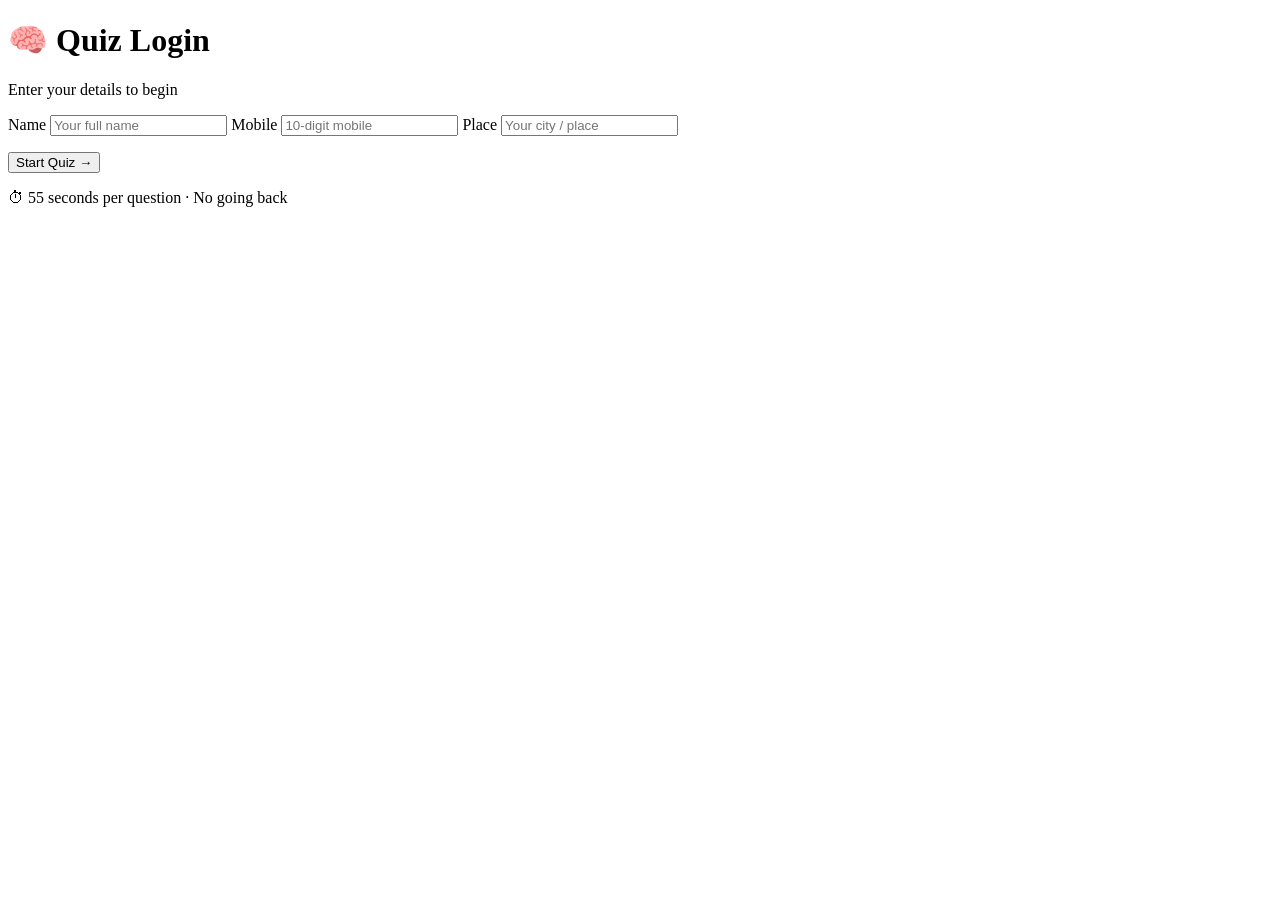
==== quiz.html @ ef7780f2 "Create quiz.html" ====
<!DOCTYPE html>
<html lang="en">
<head>
<meta charset="UTF-8" />
<meta name="viewport" content="width=device-width, initial-scale=1.0"/>
<title>Quiz</title>
<link rel="stylesheet" href="style.css"/>
</head>
<body>

<!-- ===== QUIZ CARD ===== -->
<div class="card" id="quizCard">
  <div class="topbar">
    <span id="progress">Q 1/1</span>
    <span class="timer" id="timer">55s</span>
  </div>
  <h2 id="questionText">Loading…</h2>
  <div id="options" class="options"></div>
</div>

<!-- ===== RESULT CARD ===== -->
<div class="card hidden" id="resultCard">
  <h1>✅ Quiz Complete</h1>
  <p class="big" id="scoreLine"></p>
  <div id="review"></div>
  <p class="note">Thank you, <span id="who"></span>!</p>
</div>

<script>
/* ============================================================
   CONFIG
   ============================================================ */
const API_URL    = 'https://script.google.com/macros/s/AKfycbw-MBciD5Q4O69dJ_Od21RfRP19FK9wRxrxfvzkBCLIOrPdxz7-ks56wdja8e0w-tc9/exec';
const TIME_PER_Q = 55; // seconds per question

/* ============================================================
   STATE
   ============================================================ */
let questions   = [];
let current     = 0;
let answers     = [];
let timerId     = null;
let timeLeft    = TIME_PER_Q;
let locked      = false; // prevents double-clicks / double-advance

const participant = JSON.parse(sessionStorage.getItem('participant') || '{}');
if (!participant.name) {
  window.location.href = 'index.html';
}

/* ============================================================
   LOAD QUESTIONS FROM BACKEND
   ============================================================ */
async function loadQuestions() {
  try {
    const res  = await fetch(API_URL, {
      method: 'POST',
      body: JSON.stringify({ action: 'getQuestions' })
    });
    const data = await res.json();

    if (data.error) throw new Error(data.error);
    if (!data.questions || data.questions.length === 0) {
      document.getElementById('questionText').textContent =
        'No questions configured. Please contact the quiz master.';
      return;
    }

    questions = data.questions;
    answers   = new Array(questions.length).fill(null);
    renderQuestion();
    startTimer();
  } catch (err) {
    document.getElementById('questionText').textContent =
      'Failed to load quiz: ' + err.message;
  }
}

/* ============================================================
   RENDER CURRENT QUESTION
   ============================================================ */
function renderQuestion() {
  locked = false;
  const q = questions[current];

  document.getElementById('progress').textContent =
    `Q ${current + 1}/${questions.length}`;
  document.getElementById('questionText').textContent = q.question;

  const box = document.getElementById('options');
  box.innerHTML = '';
  q.options.forEach((opt, i) => {
    const btn = document.createElement('button');
    btn.className   = 'option';
    btn.textContent = opt;
    btn.onclick     = () => pickAnswer(i);
    box.appendChild(btn);
  });
}

/* ============================================================
   ANSWER PICK
   ============================================================ */
function pickAnswer(i) {
  if (locked) return;
  locked = true;

  answers[current] = i;
  stopTimer();

  document.querySelectorAll('.option').forEach((b, idx) => {
    b.disabled = true;
    if (idx === i) b.classList.add('selected');
  });

  setTimeout(nextQuestion, 350);
}

/* ============================================================
   TIMER
   ============================================================ */
function startTimer() {
  timeLeft = TIME_PER_Q;
  updateTimer();

  timerId = setInterval(() => {
    timeLeft--;
    updateTimer();
    if (timeLeft <= 0) {
      stopTimer();
      if (!locked) {
        locked = true;
        answers[current] = null; // unanswered = wrong
        // visually mark correct option briefly, then move on
        setTimeout(nextQuestion, 400);
      }
    }
  }, 1000);
}

function stopTimer() {
  if (timerId !== null) {
    clearInterval(timerId);
    timerId = null;
  }
}

function updateTimer() {
  const el = document.getElementById('timer');
  el.textContent = Math.max(timeLeft, 0) + 's';
  el.classList.toggle('danger', timeLeft <= 10);
}

/* ============================================================
   NEXT QUESTION OR SUBMIT
   ============================================================ */
function nextQuestion() {
  current++;
  if (current < questions.length) {
    renderQuestion();
    startTimer();
  } else {
    submitQuiz();
  }
}

/* ============================================================
   SUBMIT TO BACKEND
   ============================================================ */
async function submitQuiz() {
  document.getElementById('quizCard').classList.add('hidden');

  try {
    const res = await fetch(API_URL, {
      method: 'POST',
      body: JSON.stringify({
        action: 'submit',
        name:   participant.name,
        mobile: participant.mobile,
        place:  participant.place,
        answers: answers
      })
    });
    const result = await res.json();
    if (result.error) throw new Error(result.error);
    showResult(result);
  } catch (err) {
    document.getElementById('resultCard').classList.remove('hidden');
    document.getElementById('scoreLine').textContent = 'Submission failed';
    document.getElementById('review').innerHTML =
      `<p style="color:#e53935">${err.message}</p>`;
  }
}

/* ============================================================
   SHOW RESULT + HIGHLIGHT CORRECT ANSWERS
   ============================================================ */
function showResult(result) {
  document.getElementById('resultCard').classList.remove('hidden');
  document.getElementById('scoreLine').textContent =
    `${result.score} / ${result.total}`;
  document.getElementById('who').textContent = participant.name;

  const review = document.getElementById('review');
  review.innerHTML = '<h3>Answer Review</h3>';

  questions.forEach((q, i) => {
    const correctIdx  = result.correctAnswers[i];
    const selectedIdx = answers[i];

    const block = document.createElement('div');
    block.className = 'review-block';
    block.innerHTML = `<p class="rq">${i + 1}. ${escapeHTML(q.question)}</p>`;

    q.options.forEach((opt, j) => {
      const line = document.createElement('div');
      line.className = 'ropt';
      if (j === correctIdx) line.classList.add('correct');
      if (j === selectedIdx && selectedIdx !== correctIdx) line.classList.add('wrong');

      let suffix = '';
      if (j === correctIdx) suffix = '  ✔';
      else if (j === selectedIdx) suffix = '  ✘';

      line.textContent = opt + suffix;
      block.appendChild(line);
    });

    // Show "not answered" note
    if (selectedIdx === null || selectedIdx === undefined) {
      const note = document.createElement('p');
      note.className = 'small';
      note.style.color = '#e53935';
      note.textContent = '⚠ Not answered (time expired)';
      block.appendChild(note);
    }

    review.appendChild(block);
  });

  // Scroll to top so user sees score
  window.scrollTo({ top: 0, behavior: 'smooth' });
}

/* ============================================================
   HELPERS
   ============================================================ */
function escapeHTML(s) {
  return String(s).replace(/[&<>"']/g, c => ({
    '&':'&amp;','<':'&lt;','>':'&gt;','"':'&quot;',"'":'&#39;'
  }[c]));
}

/* ============================================================
   KICK OFF
   ============================================================ */
loadQuestions();
</script>
</body>
</html>
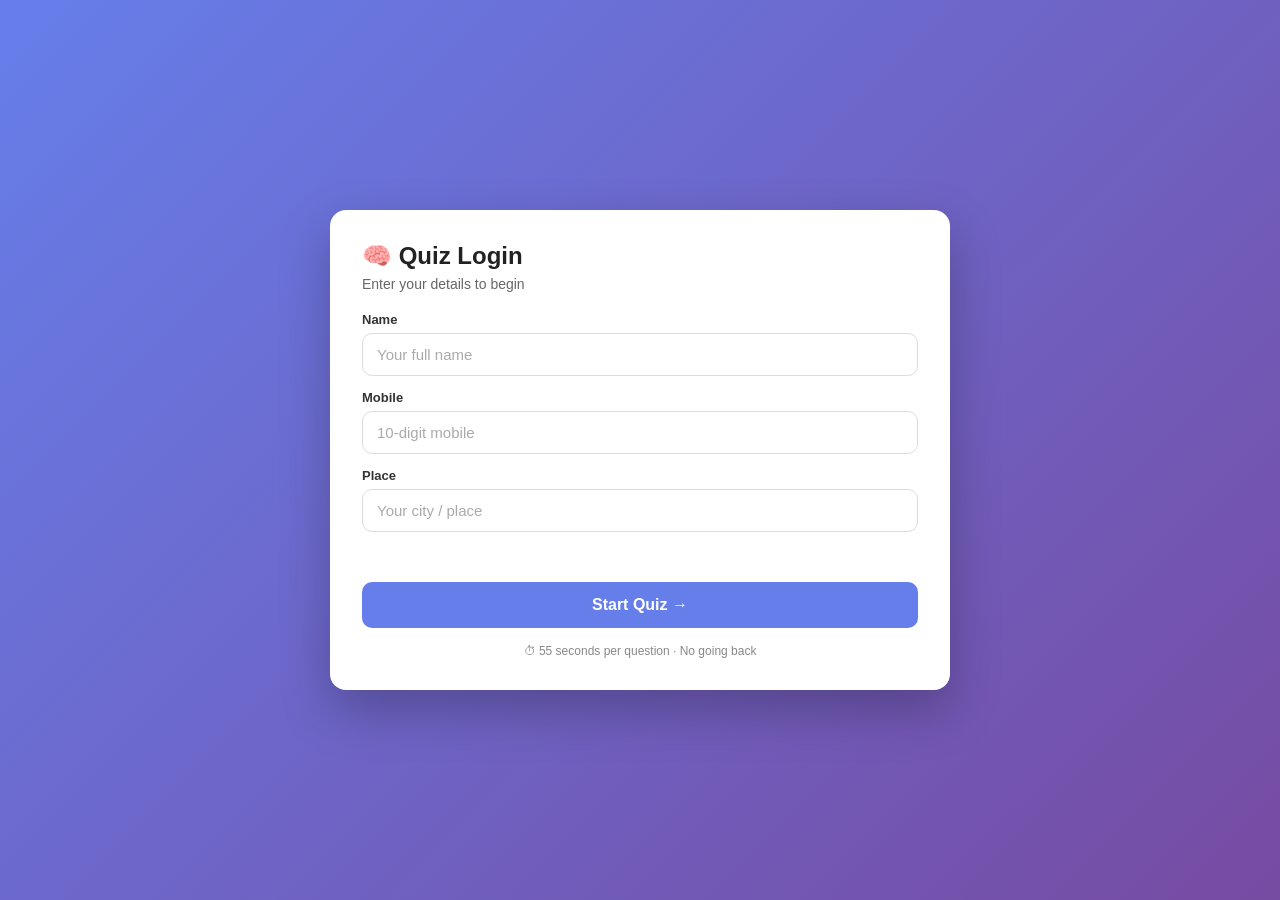
==== commit 528fe165: "Update quiz.html" ====
--- a/quiz.html
+++ b/quiz.html
@@ -8,17 +8,24 @@
 </head>
 <body>
 
-<!-- ===== QUIZ CARD ===== -->
 <div class="card" id="quizCard">
+  <!-- PROGRESS BAR -->
+  <div class="progress-container">
+    <div class="progress-bar" id="progressBar"></div>
+  </div>
+
   <div class="topbar">
-    <span id="progress">Q 1/1</span>
+    <span id="progressText">Q 1/1</span>
     <span class="timer" id="timer">55s</span>
   </div>
+  
   <h2 id="questionText">Loading…</h2>
   <div id="options" class="options"></div>
+  
+  <!-- NEXT BUTTON (Hidden by default) -->
+  <button id="nextBtn" class="btn-primary" style="display:none; width:100%; margin-top:20px; padding:14px;" onclick="nextQuestion()">Next Question →</button>
 </div>
 
-<!-- ===== RESULT CARD ===== -->
 <div class="card hidden" id="resultCard">
   <h1>✅ Quiz Complete</h1>
   <p class="big" id="scoreLine"></p>
@@ -27,133 +34,106 @@
 </div>
 
 <script>
-/* ============================================================
-   CONFIG
-   ============================================================ */
-const API_URL    = 'https://script.google.com/macros/s/AKfycbw-MBciD5Q4O69dJ_Od21RfRP19FK9wRxrxfvzkBCLIOrPdxz7-ks56wdja8e0w-tc9/exec';
-const TIME_PER_Q = 55; // seconds per question
-
-/* ============================================================
-   STATE
-   ============================================================ */
-let questions   = [];
-let current     = 0;
-let answers     = [];
-let timerId     = null;
-let timeLeft    = TIME_PER_Q;
-let locked      = false; // prevents double-clicks / double-advance
+const API_URL = 'PASTE_YOUR_APPS_SCRIPT_URL_HERE';
+const TIME_PER_Q = 55;
+
+let questions = [];
+let current = 0;
+let answers = [];
+let timerId = null;
+let timeLeft = TIME_PER_Q;
+let answered = false;
 
 const participant = JSON.parse(sessionStorage.getItem('participant') || '{}');
-if (!participant.name) {
-  window.location.href = 'index.html';
-}
-
-/* ============================================================
-   LOAD QUESTIONS FROM BACKEND
-   ============================================================ */
+if (!participant.name) window.location.href = 'index.html';
+
 async function loadQuestions() {
   try {
-    const res  = await fetch(API_URL, {
-      method: 'POST',
-      body: JSON.stringify({ action: 'getQuestions' })
-    });
+    const res = await fetch(API_URL, { method: 'POST', body: JSON.stringify({ action: 'getQuestions' }) });
     const data = await res.json();
-
     if (data.error) throw new Error(data.error);
     if (!data.questions || data.questions.length === 0) {
-      document.getElementById('questionText').textContent =
-        'No questions configured. Please contact the quiz master.';
+      document.getElementById('questionText').textContent = 'No questions configured.';
       return;
     }
-
     questions = data.questions;
-    answers   = new Array(questions.length).fill(null);
+    answers = new Array(questions.length).fill(null);
     renderQuestion();
     startTimer();
   } catch (err) {
-    document.getElementById('questionText').textContent =
-      'Failed to load quiz: ' + err.message;
-  }
-}
-
-/* ============================================================
-   RENDER CURRENT QUESTION
-   ============================================================ */
+    document.getElementById('questionText').textContent = 'Failed to load: ' + err.message;
+  }
+}
+
 function renderQuestion() {
-  locked = false;
+  answered = false;
   const q = questions[current];
-
-  document.getElementById('progress').textContent =
-    `Q ${current + 1}/${questions.length}`;
+  
+  // Update Progress Bar & Text
+  document.getElementById('progressText').textContent = `Q ${current + 1}/${questions.length}`;
+  document.getElementById('progressBar').style.width = `${((current + 1) / questions.length) * 100}%`;
+  
   document.getElementById('questionText').textContent = q.question;
-
+  document.getElementById('nextBtn').style.display = 'none'; // Hide button
+  
   const box = document.getElementById('options');
   box.innerHTML = '';
   q.options.forEach((opt, i) => {
     const btn = document.createElement('button');
-    btn.className   = 'option';
+    btn.className = 'option';
     btn.textContent = opt;
-    btn.onclick     = () => pickAnswer(i);
+    btn.onclick = () => pickAnswer(i);
     box.appendChild(btn);
   });
 }
 
-/* ============================================================
-   ANSWER PICK
-   ============================================================ */
 function pickAnswer(i) {
-  if (locked) return;
-  locked = true;
-
+  if (answered) return;
+  answered = true;
+  
   answers[current] = i;
-  stopTimer();
-
+  clearInterval(timerId); // Stop timer
+  
   document.querySelectorAll('.option').forEach((b, idx) => {
     b.disabled = true;
     if (idx === i) b.classList.add('selected');
   });
-
-  setTimeout(nextQuestion, 350);
-}
-
-/* ============================================================
-   TIMER
-   ============================================================ */
+  
+  // Show Next button
+  const nextBtn = document.getElementById('nextBtn');
+  nextBtn.style.display = 'block';
+  if (current === questions.length - 1) {
+    nextBtn.textContent = 'Submit Quiz ✅';
+  } else {
+    nextBtn.textContent = 'Next Question →';
+  }
+}
+
 function startTimer() {
   timeLeft = TIME_PER_Q;
-  updateTimer();
-
+  document.getElementById('timer').textContent = timeLeft + 's';
+  document.getElementById('timer').classList.remove('danger');
+  
   timerId = setInterval(() => {
     timeLeft--;
-    updateTimer();
+    document.getElementById('timer').textContent = timeLeft + 's';
+    if (timeLeft <= 10) document.getElementById('timer').classList.add('danger');
+    
     if (timeLeft <= 0) {
-      stopTimer();
-      if (!locked) {
-        locked = true;
-        answers[current] = null; // unanswered = wrong
-        // visually mark correct option briefly, then move on
-        setTimeout(nextQuestion, 400);
+      clearInterval(timerId);
+      if (!answered) {
+        answered = true;
+        answers[current] = null; 
+        // Auto show next button if time expires
+        const nextBtn = document.getElementById('nextBtn');
+        nextBtn.style.display = 'block';
+        nextBtn.textContent = (current === questions.length - 1) ? 'Submit Quiz ✅' : 'Time up! Next →';
+        document.querySelectorAll('.option').forEach(b => b.disabled = true);
       }
     }
   }, 1000);
 }
 
-function stopTimer() {
-  if (timerId !== null) {
-    clearInterval(timerId);
-    timerId = null;
-  }
-}
-
-function updateTimer() {
-  const el = document.getElementById('timer');
-  el.textContent = Math.max(timeLeft, 0) + 's';
-  el.classList.toggle('danger', timeLeft <= 10);
-}
-
-/* ============================================================
-   NEXT QUESTION OR SUBMIT
-   ============================================================ */
 function nextQuestion() {
   current++;
   if (current < questions.length) {
@@ -164,20 +144,16 @@
   }
 }
 
-/* ============================================================
-   SUBMIT TO BACKEND
-   ============================================================ */
 async function submitQuiz() {
   document.getElementById('quizCard').classList.add('hidden');
-
   try {
     const res = await fetch(API_URL, {
       method: 'POST',
       body: JSON.stringify({
         action: 'submit',
-        name:   participant.name,
+        name: participant.name,
         mobile: participant.mobile,
-        place:  participant.place,
+        place: participant.place,
         answers: answers
       })
     });
@@ -187,73 +163,40 @@
   } catch (err) {
     document.getElementById('resultCard').classList.remove('hidden');
     document.getElementById('scoreLine').textContent = 'Submission failed';
-    document.getElementById('review').innerHTML =
-      `<p style="color:#e53935">${err.message}</p>`;
-  }
-}
-
-/* ============================================================
-   SHOW RESULT + HIGHLIGHT CORRECT ANSWERS
-   ============================================================ */
+  }
+}
+
 function showResult(result) {
   document.getElementById('resultCard').classList.remove('hidden');
-  document.getElementById('scoreLine').textContent =
-    `${result.score} / ${result.total}`;
+  document.getElementById('scoreLine').textContent = `${result.score} / ${result.total}`;
   document.getElementById('who').textContent = participant.name;
 
   const review = document.getElementById('review');
   review.innerHTML = '<h3>Answer Review</h3>';
 
   questions.forEach((q, i) => {
-    const correctIdx  = result.correctAnswers[i];
+    const correctIdx = result.correctAnswers[i];
     const selectedIdx = answers[i];
-
     const block = document.createElement('div');
     block.className = 'review-block';
-    block.innerHTML = `<p class="rq">${i + 1}. ${escapeHTML(q.question)}</p>`;
+    block.innerHTML = `<p class="rq">${i + 1}. ${q.question}</p>`;
 
     q.options.forEach((opt, j) => {
       const line = document.createElement('div');
       line.className = 'ropt';
       if (j === correctIdx) line.classList.add('correct');
       if (j === selectedIdx && selectedIdx !== correctIdx) line.classList.add('wrong');
-
+      
       let suffix = '';
       if (j === correctIdx) suffix = '  ✔';
       else if (j === selectedIdx) suffix = '  ✘';
-
+      
       line.textContent = opt + suffix;
       block.appendChild(line);
     });
-
-    // Show "not answered" note
-    if (selectedIdx === null || selectedIdx === undefined) {
-      const note = document.createElement('p');
-      note.className = 'small';
-      note.style.color = '#e53935';
-      note.textContent = '⚠ Not answered (time expired)';
-      block.appendChild(note);
-    }
-
     review.appendChild(block);
   });
-
-  // Scroll to top so user sees score
-  window.scrollTo({ top: 0, behavior: 'smooth' });
-}
-
-/* ============================================================
-   HELPERS
-   ============================================================ */
-function escapeHTML(s) {
-  return String(s).replace(/[&<>"']/g, c => ({
-    '&':'&amp;','<':'&lt;','>':'&gt;','"':'&quot;',"'":'&#39;'
-  }[c]));
-}
-
-/* ============================================================
-   KICK OFF
-   ============================================================ */
+}
 loadQuestions();
 </script>
 </body>
--- a/style.css
+++ b/style.css
@@ -0,0 +1,410 @@
+/* ============================================================
+   RESET & BASE
+   ============================================================ */
+* {
+  box-sizing: border-box;
+  margin: 0;
+  padding: 0;
+}
+
+body {
+  font-family: -apple-system, BlinkMacSystemFont, 'Segoe UI', Roboto,
+               Oxygen, Ubuntu, Cantarell, sans-serif;
+  background: linear-gradient(135deg, #667eea 0%, #764ba2 100%);
+  min-height: 100vh;
+  display: flex;
+  align-items: center;
+  justify-content: center;
+  padding: 20px;
+  color: #222;
+  -webkit-font-smoothing: antialiased;
+}
+
+/* ============================================================
+   CARD
+   ============================================================ */
+.card {
+  background: #fff;
+  border-radius: 16px;
+  padding: 32px;
+  width: 100%;
+  max-width: 620px;
+  box-shadow: 0 20px 50px rgba(0, 0, 0, 0.25);
+  animation: cardIn .35s ease-out;
+}
+
+@keyframes cardIn {
+  from { opacity: 0; transform: translateY(12px); }
+  to   { opacity: 1; transform: translateY(0); }
+}
+
+.hidden {
+  display: none !important;
+}
+
+/* ============================================================
+   TYPOGRAPHY
+   ============================================================ */
+h1 {
+  font-size: 24px;
+  font-weight: 700;
+  margin-bottom: 6px;
+  color: #222;
+}
+
+h2 {
+  font-size: 20px;
+  font-weight: 600;
+  margin: 18px 0;
+  line-height: 1.4;
+  color: #222;
+}
+
+h3 {
+  font-size: 16px;
+  font-weight: 600;
+  color: #333;
+}
+
+.sub {
+  color: #666;
+  margin-bottom: 20px;
+  font-size: 14px;
+}
+
+.note {
+  margin-top: 16px;
+  font-size: 12px;
+  color: #888;
+  text-align: center;
+}
+
+.small {
+  font-size: 12px;
+  color: #888;
+}
+
+.error {
+  color: #e53935;
+  font-size: 13px;
+  margin-top: 10px;
+  min-height: 18px;
+}
+
+/* ============================================================
+   LOGIN FORM
+   ============================================================ */
+label {
+  display: block;
+  font-size: 13px;
+  font-weight: 600;
+  margin: 14px 0 6px;
+  color: #333;
+}
+
+input {
+  width: 100%;
+  padding: 12px 14px;
+  border: 1.5px solid #ddd;
+  border-radius: 10px;
+  font-size: 15px;
+  font-family: inherit;
+  outline: none;
+  transition: border-color .2s, box-shadow .2s;
+  color: #222;
+  background: #fff;
+}
+
+input:focus {
+  border-color: #667eea;
+  box-shadow: 0 0 0 3px rgba(102, 126, 234, 0.15);
+}
+
+input::placeholder {
+  color: #aaa;
+}
+
+/* ============================================================
+   BUTTONS
+   ============================================================ */
+button {
+  cursor: pointer;
+  font-family: inherit;
+}
+
+#loginCard button {
+  width: 100%;
+  margin-top: 22px;
+  padding: 14px;
+  background: #667eea;
+  color: #fff;
+  border: none;
+  border-radius: 10px;
+  font-size: 16px;
+  font-weight: 600;
+  transition: background .2s, transform .1s;
+}
+
+#loginCard button:hover  { background: #5568d3; }
+#loginCard button:active { transform: scale(0.98); }
+
+/* ============================================================
+   QUIZ TOPBAR
+   ============================================================ */
+.topbar {
+  display: flex;
+  justify-content: space-between;
+  align-items: center;
+  margin-bottom: 8px;
+  gap: 12px;
+}
+
+#progress {
+  font-weight: 600;
+  color: #555;
+  font-size: 14px;
+}
+
+/* ============================================================
+   TIMER
+   ============================================================ */
+.timer {
+  font-weight: 700;
+  font-size: 16px;
+  padding: 6px 14px;
+  border-radius: 999px;
+  background: #eef0ff;
+  color: #4a5bd4;
+  min-width: 60px;
+  text-align: center;
+  transition: background .2s, color .2s;
+  font-variant-numeric: tabular-nums;
+}
+
+.timer.danger {
+  background: #ffe5e5;
+  color: #e53935;
+  animation: pulse .8s infinite;
+}
+
+@keyframes pulse {
+  0%, 100% { transform: scale(1); }
+  50%      { transform: scale(1.08); }
+}
+
+/* ============================================================
+   OPTIONS
+   ============================================================ */
+.options {
+  display: flex;
+  flex-direction: column;
+  gap: 12px;
+  margin-top: 20px;
+}
+
+.option {
+  padding: 14px 16px;
+  border: 1.5px solid #e0e0e0;
+  border-radius: 10px;
+  background: #fafafa;
+  text-align: left;
+  font-size: 15px;
+  color: #222;
+  transition: all .15s ease;
+  cursor: pointer;
+  font-family: inherit;
+}
+
+.option:hover:not(:disabled) {
+  border-color: #667eea;
+  background: #f3f4ff;
+  transform: translateX(2px);
+}
+
+.option.selected {
+  background: #667eea;
+  color: #fff;
+  border-color: #667eea;
+}
+
+.option:disabled {
+  cursor: default;
+}
+
+.option.selected:disabled {
+  cursor: default;
+}
+
+/* ============================================================
+   RESULT PAGE
+   ============================================================ */
+.big {
+  font-size: 40px;
+  font-weight: 800;
+  color: #667eea;
+  text-align: center;
+  margin: 14px 0 24px;
+  font-variant-numeric: tabular-nums;
+}
+
+#review {
+  margin-top: 8px;
+}
+
+#review h3 {
+  font-size: 16px;
+  margin: 18px 0 8px;
+  color: #333;
+}
+
+.review-block {
+  border-top: 1px solid #eee;
+  padding-top: 14px;
+  margin-top: 14px;
+}
+
+.rq {
+  font-weight: 600;
+  font-size: 14px;
+  margin-bottom: 8px;
+  line-height: 1.4;
+  color: #222;
+}
+
+.ropt {
+  padding: 8px 12px;
+  border-radius: 8px;
+  font-size: 14px;
+  margin-bottom: 4px;
+  background: #f7f7f7;
+  color: #333;
+  transition: background .2s;
+}
+
+.ropt.correct {
+  background: #e3f7e7;
+  color: #1b7a2a;
+  font-weight: 600;
+}
+
+.ropt.wrong {
+  background: #ffe6e6;
+  color: #b71c1c;
+  font-weight: 600;
+}
+
+/* ============================================================
+   ADMIN — PILL BADGES
+   ============================================================ */
+.pill {
+  display: inline-block;
+  padding: 2px 10px;
+  border-radius: 999px;
+  font-size: 12px;
+  font-weight: 700;
+  background: #e3f7e7;
+  color: #1b7a2a;
+}
+
+.pill.bad {
+  background: #ffe6e6;
+  color: #b71c1c;
+}
+
+/* ============================================================
+   ADMIN — BASE BUTTONS (shared with admin.html)
+   ============================================================ */
+.btn {
+  padding: 10px 18px;
+  border: none;
+  border-radius: 8px;
+  font-weight: 600;
+  cursor: pointer;
+  font-size: 14px;
+  font-family: inherit;
+  transition: background .2s, transform .1s;
+}
+
+.btn:active {
+  transform: scale(.97);
+}
+
+.btn-primary {
+  background: #667eea;
+  color: #fff;
+}
+
+.btn-primary:hover {
+  background: #5568d3;
+}
+
+.btn-danger {
+  background: #e53935;
+  color: #fff;
+}
+
+.btn-danger:hover {
+  background: #c62828;
+}
+
+.btn-ghost {
+  background: #eee;
+  color: #333;
+}
+
+.btn-ghost:hover {
+  background: #ddd;
+}
+
+/* ============================================================
+   RESPONSIVE — SMALL SCREENS
+   ============================================================ */
+@media (max-width: 520px) {
+  body {
+    padding: 12px;
+    align-items: flex-start;
+  }
+
+  .card {
+    padding: 22px 18px;
+    border-radius: 12px;
+    margin-top: 12px;
+  }
+
+  h1 { font-size: 20px; }
+  h2 { font-size: 17px; margin: 14px 0; }
+
+  .big {
+    font-size: 32px;
+    margin: 10px 0 18px;
+  }
+
+  .option {
+    padding: 12px 14px;
+    font-size: 14px;
+  }
+
+  .timer {
+    font-size: 14px;
+    padding: 5px 12px;
+    min-width: 52px;
+  }
+
+  .ropt {
+    font-size: 13px;
+    padding: 7px 10px;
+  }
+
+  .rq { font-size: 13px; }
+}
+
+/* ============================================================
+   REDUCED MOTION (accessibility)
+   ============================================================ */
+@media (prefers-reduced-motion: reduce) {
+  *, *::before, *::after {
+    animation-duration: 0.01ms !important;
+    animation-iteration-count: 1 !important;
+    transition-duration: 0.01ms !important;
+  }
+}
